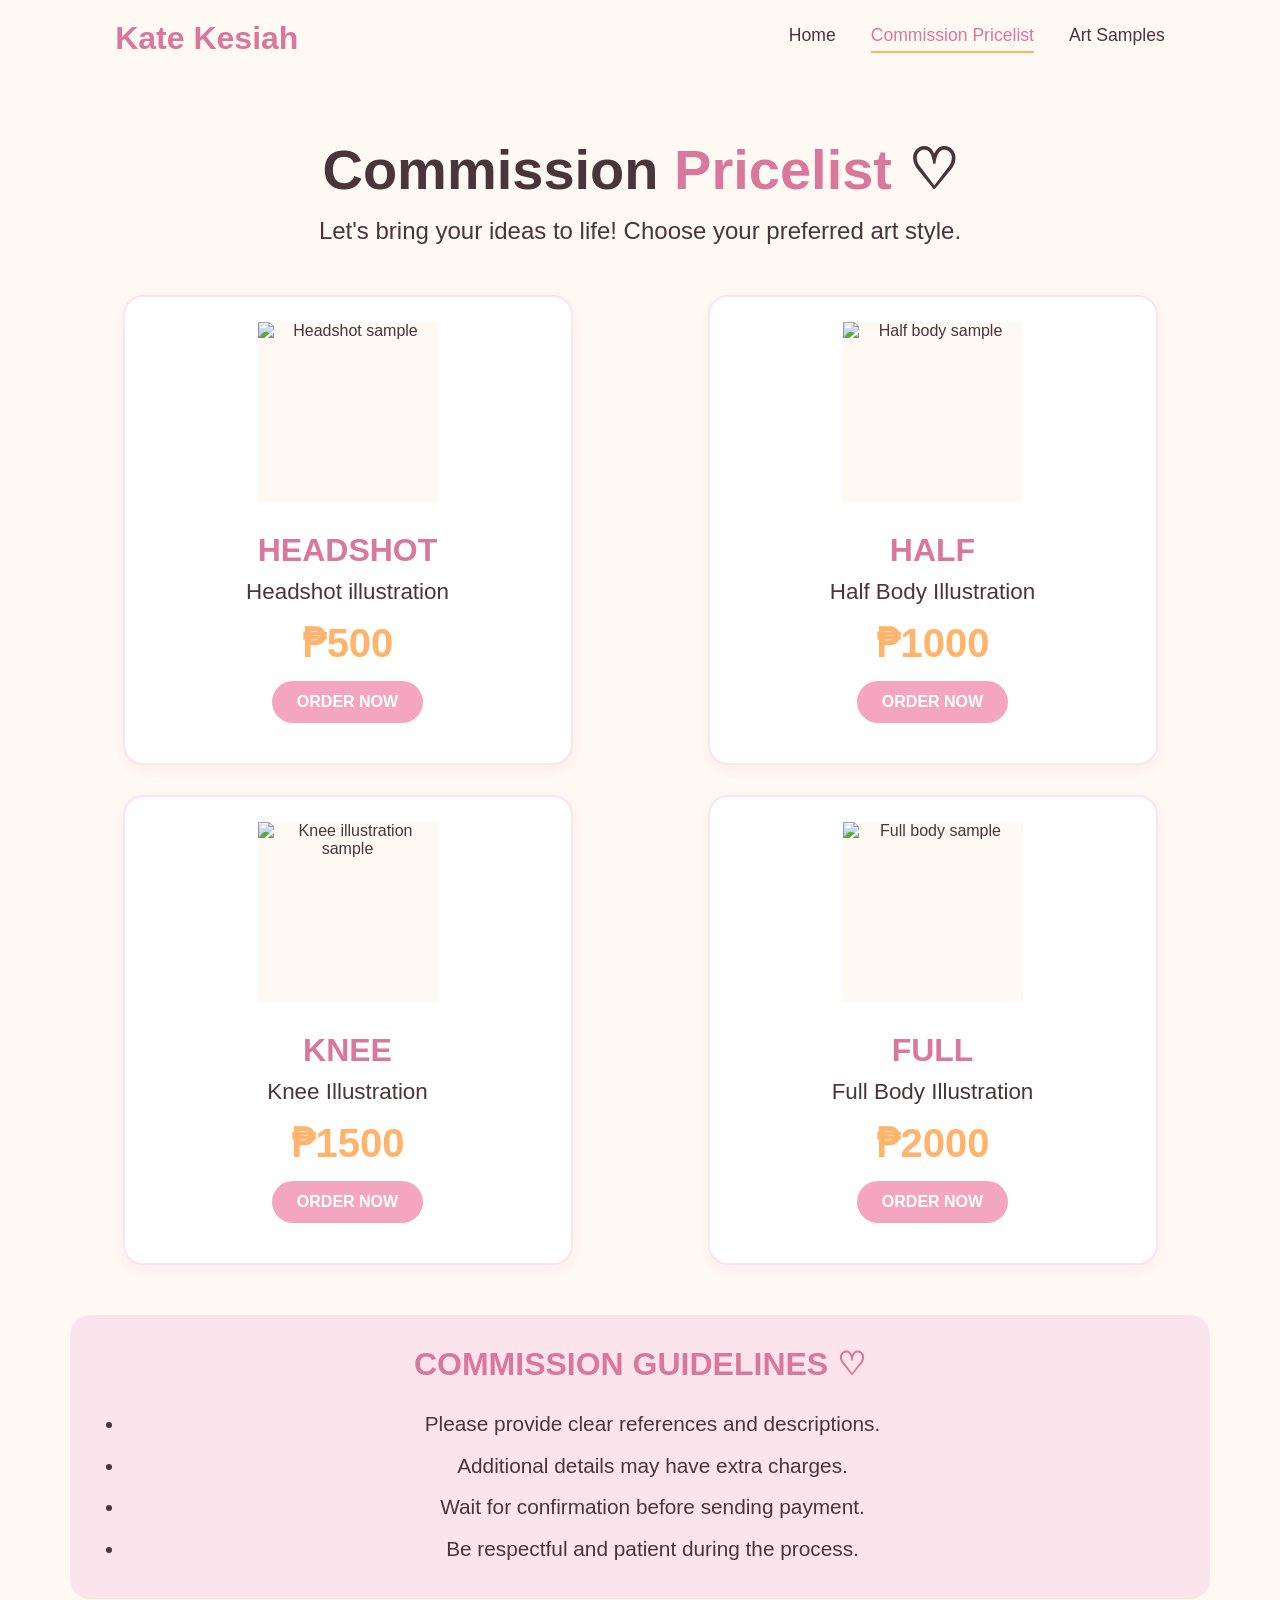
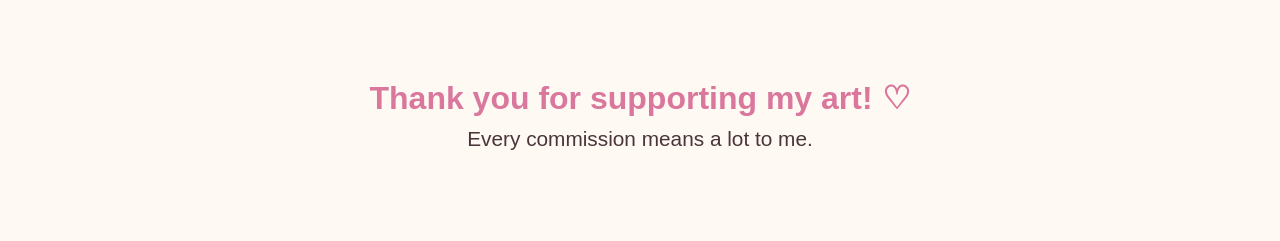
==== Price/Price.html @ 6fa24770 "Create Price.html" ====
<!DOCTYPE html>
<html lang="en">
<head>
    <meta charset="UTF-8">
    <meta name="viewport" content="width=device-width, initial-scale=1.0">

    <link rel="stylesheet" href="https://cdnjs.cloudflare.com/ajax/libs/font-awesome/6.5.2/css/all.min.css">
    
    <title>Commission Pricelist | Kate Kesiah</title>

<style>
    * {
        margin: 0;
        padding: 0;
        box-sizing: border-box;
        font-family: Arial, sans-serif;
    }

    body.page-body {
        background: #FFF9F4 !important;
        background-image: none !important;
        color: #49353A;
        min-height: 100vh;
    }

    /* HEADER */
    header {
        width: 100%;
        padding: 20px 9%;
        display: flex;
        justify-content: space-between;
        align-items: center;
        background: #FFF9F4;
        position: sticky;
        top: 0;
        z-index: 1000;
    }

    header .logo {
        font-size: 2rem;
        font-weight: bold;
        color: #D9789C;
        text-decoration: none;
    }

    header nav {
        display: flex;
        gap: 35px;
    }

    header nav a {
        color: #49353A;
        text-decoration: none;
        font-size: 1.1rem;
    }

    header nav a:hover,
    header nav a.active {
        color: #D9789C;
        border-bottom: 2px solid #FFB36B;
        padding-bottom: 5px;
    }

    #menu-icon {
        display: none;
        font-size: 2rem;
        color: #D9789C;
        cursor: pointer;
    }

    /* MAIN CONTAINER */
    .commission-page .page-container {
        width: 100%;
        max-width: 1200px;
        margin: auto;
        padding: 60px 30px;
    }

    /* HEADING */
    .commission-page .page-heading {
        text-align: center;
        margin-bottom: 50px;
    }

    .commission-page .page-heading h1 {
        font-size: 3.5rem;
        color: #49353A;
        margin-bottom: 15px;
    }

    .commission-page .page-heading h1 span {
        color: #D9789C;
    }

    .commission-page .page-heading p {
        font-size: 1.5rem;
    }

    /* COMMISSION GRID */
    .commission-page .commission-grid {
        display: grid;
        grid-template-columns: repeat(2, minmax(0, 1fr));
        gap: 30px;
        align-items: start;
    }

    /* PRICE CARDS */
    .commission-page .price-card {
        width: 100%;
        max-width: 450px;
        margin: auto;
        background: white;
        border: 2px solid #FCE4EC;
        border-radius: 20px;
        overflow: hidden;
        text-align: center;
        padding-bottom: 25px;
        box-shadow: 0 5px 15px rgba(244,166,193,0.15);
        transition: 0.3s;
    }

    .commission-page .price-card:hover {
        transform: translateY(-5px);
    }

    .commission-page .price-card img {
        width: 180px !important;
        height: 180px !important;
        max-width: 100% !important;
        object-fit: contain !important;
        display: block !important;
        margin: 25px auto 15px !important;
        padding: 0 !important;
        background: #FFF9F4;
    }

    /* PRICE INFORMATION */
    .commission-page .price-info {
        padding: 15px 20px;
    }

    .commission-page .price-info h2 {
        font-size: 2rem;
        color: #D9789C;
    }

    .commission-page .price-info p {
        font-size: 1.4rem;
        margin: 10px 0;
    }

    .commission-page .price-info h3 {
        font-size: 2.5rem;
        color: #FFB36B;
        margin: 15px 0;
    }

    .commission-page .price-info .btn {
        display: inline-block;
        padding: 12px 25px;
        background: #F4A6C1;
        color: white;
        border-radius: 30px;
        text-decoration: none;
        font-size: 1rem;
        font-weight: bold;
        transition: 0.3s;
    }

    .commission-page .price-info .btn:hover {
        background: #D9789C;
    }

    /* GUIDELINES */
    .commission-page .commission-guidelines {
        margin-top: 50px;
        padding: 30px;
        background: #FCE4EC;
        border-radius: 20px;
    }

    .commission-page .commission-guidelines h2 {
        font-size: 2rem;
        color: #D9789C;
        margin-bottom: 20px;
    }

    .commission-page .commission-guidelines ul {
        padding-left: 25px;
    }

    .commission-page .commission-guidelines li {
        font-size: 1.3rem;
        line-height: 2;
    }

    /* FOOTER */
    .commission-page .gallery-footer {
        margin-top: 50px;
        padding: 30px;
        text-align: center;
    }

    .commission-page .gallery-footer h2 {
        color: #D9789C;
        font-size: 2rem;
        margin-bottom: 10px;
    }

    .commission-page .gallery-footer p {
        font-size: 1.3rem;
    }

    /* TABLET */
    @media (max-width: 995px) {
        .commission-page .commission-grid {
            grid-template-columns: repeat(2, minmax(0, 1fr));
        }

        header {
            padding: 20px 5%;
        }
    }

    /* MOBILE */
    @media (max-width: 768px) {
        #menu-icon {
            display: block;
        }

        header nav {
            display: none;
            position: absolute;
            top: 100%;
            right: 5%;
            width: 220px;
            padding: 20px;
            background: white;
            border-radius: 15px;
            box-shadow: 0 5px 15px rgba(0,0,0,0.1);
            flex-direction: column;
            gap: 20px;
        }

        header nav.active {
            display: flex;
        }

        .commission-page .commission-grid {
            grid-template-columns: 1fr;
        }

        .commission-page .page-heading h1 {
            font-size: 2.5rem;
        }

        .commission-page .price-card img {
            width: 160px !important;
            height: 160px !important;
        }

        .commission-page .page-container {
            padding: 40px 20px;
        }
    }
</style>

</head>

<body class="page-body commission-page">
<center>
    <header>
        <a href="../index.html" class="logo">Kate Kesiah</a>

        <nav>
            <a href="../index.html">Home</a>
            <a href="price.html" class="active">Commission Pricelist</a>
            <a href="../samples/samples.html">Art Samples</a>
        </nav>

        <i class="fa-solid fa-bars" id="menu-icon"></i>
    </header>

    <main class="page-container">

        <div class="page-heading">
            <h1>Commission <span>Pricelist</span> ♡</h1>
            <p>Let's bring your ideas to life! Choose your preferred art style.</p>
        </div>

        <div class="commission-grid">

            <div class="price-card">
                <img src="head.jpg" alt="Headshot sample">

                <div class="price-info">
                    <h2>HEADSHOT</h2>
                    <p>Headshot illustration</p>
                    <h3>₱500</h3>
                    <a href="#" class="btn">ORDER NOW</a>
                </div>
            </div>

            <div class="price-card">
                <img src="half.jpg" alt="Half body sample">

                <div class="price-info">
                    <h2>HALF</h2>
                    <p>Half Body Illustration</p>
                    <h3>₱1000</h3>
                    <a href="#" class="btn">ORDER NOW</a>
                </div>
            </div>

            <div class="price-card">
                <img src="knee.jpg" alt="Knee illustration sample">

                <div class="price-info">
                    <h2>KNEE</h2>
                    <p>Knee Illustration</p>
                    <h3>₱1500</h3>
                    <a href="#" class="btn">ORDER NOW</a>
                </div>
            </div>

            <div class="price-card">
                <img src="full.jpg" alt="Full body sample">

                <div class="price-info">
                    <h2>FULL</h2>
                    <p>Full Body Illustration</p>
                    <h3>₱2000</h3>
                    <a href="#" class="btn">ORDER NOW</a>
                </div>
            </div>

        </div>

        <div class="commission-guidelines">

            <h2>COMMISSION GUIDELINES ♡</h2>

            <ul>
                <li>Please provide clear references and descriptions.</li>
                <li>Additional details may have extra charges.</li>
                <li>Wait for confirmation before sending payment.</li>
                <li>Be respectful and patient during the process.</li>
            </ul>

        </div>

        <div class="gallery-footer">
            <h2>Thank you for supporting my art! ♡</h2>
            <p>Every commission means a lot to me.</p>
        </div>

    </main>

    <script>
        const menuIcon = document.getElementById('menu-icon');
        const nav = document.querySelector('nav');

        menuIcon.addEventListener('click', () => {
            nav.classList.toggle('active');
            menuIcon.classList.toggle('fa-bars');
            menuIcon.classList.toggle('fa-xmark');
        });
    </script>
</center>
</body>
</html>
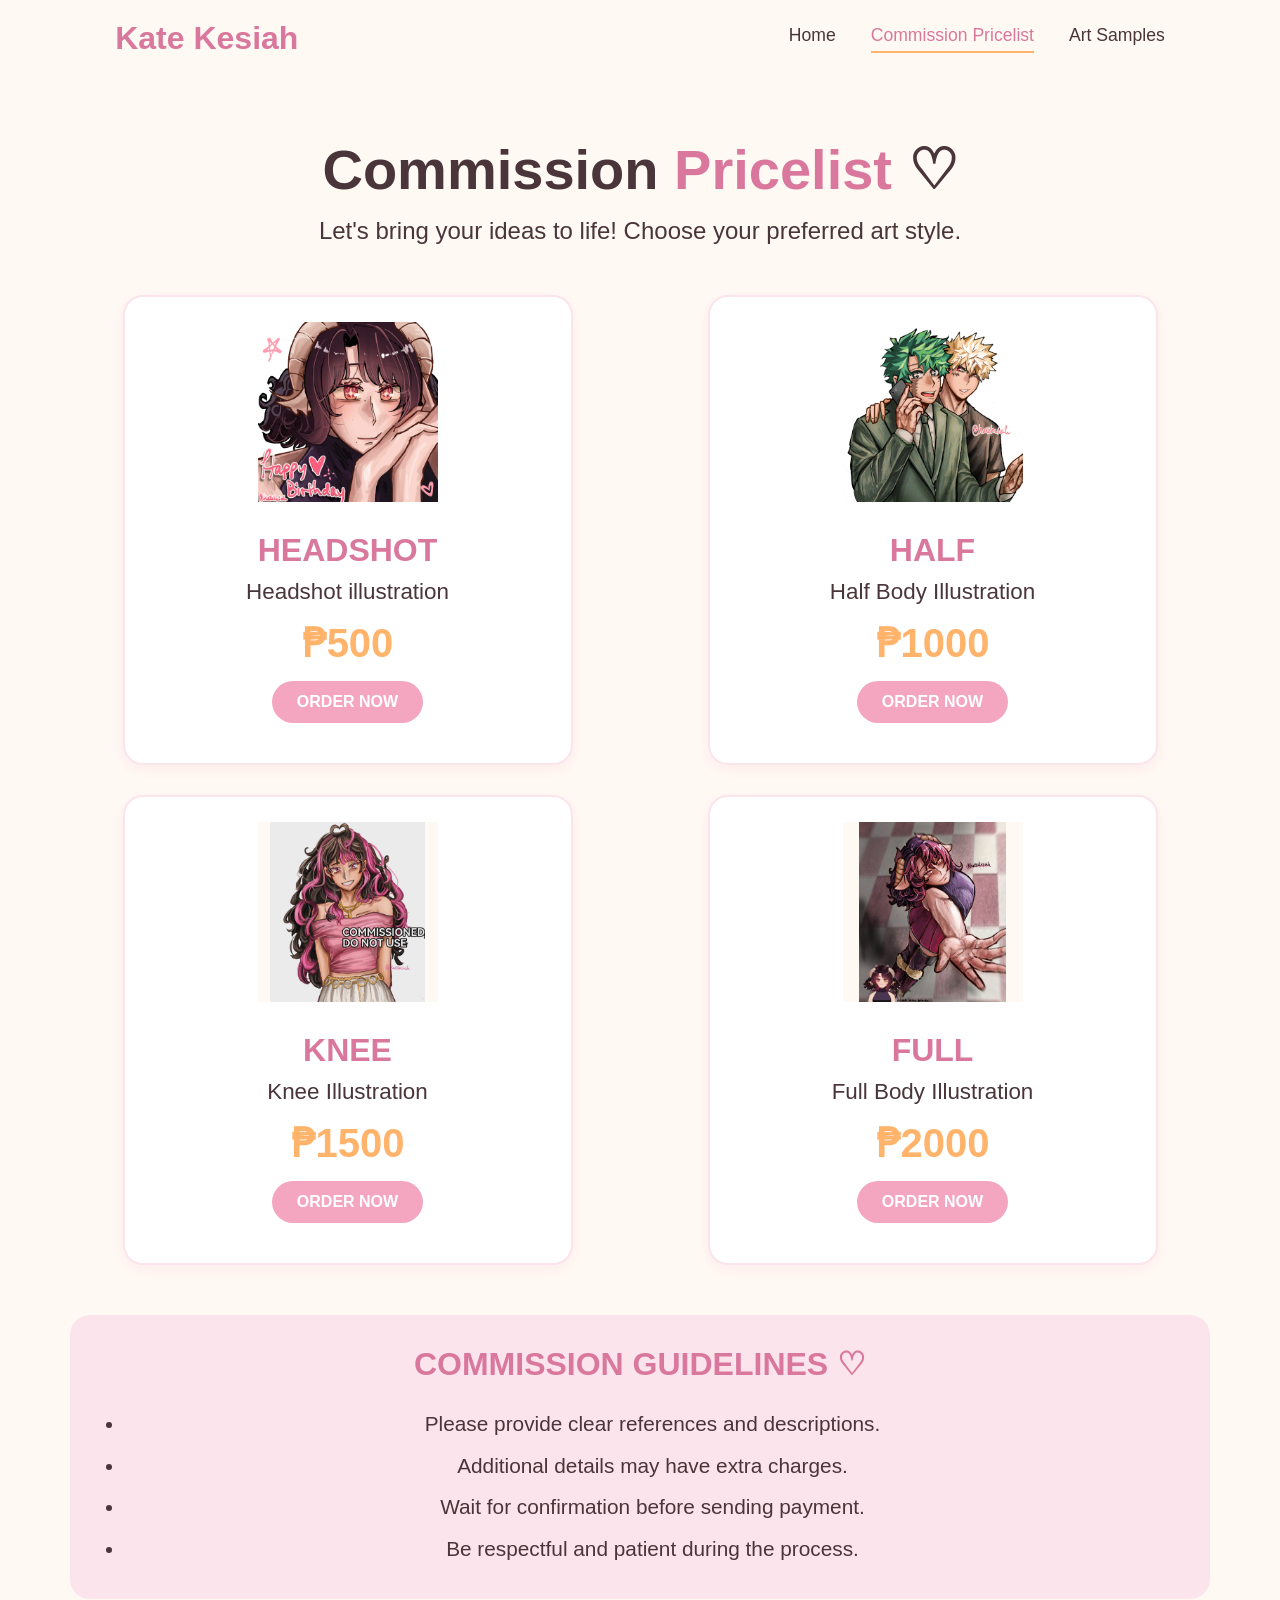
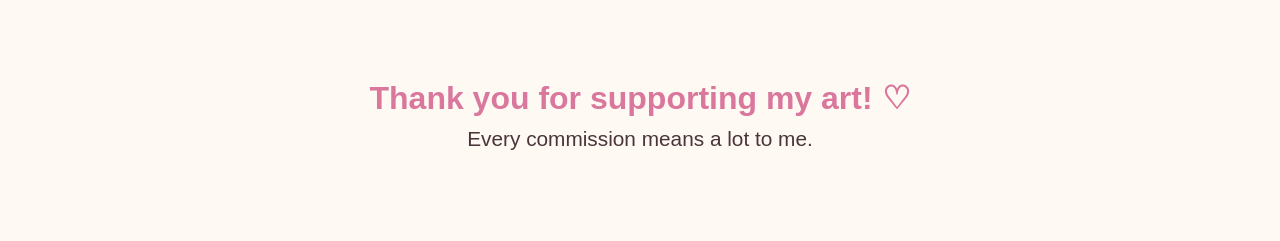
==== commit a6554deb: "Update links in Price.html for active class" ====
--- a/Price/Price.html
+++ b/Price/Price.html
@@ -274,8 +274,8 @@
 
         <nav>
             <a href="../index.html">Home</a>
-            <a href="price.html" class="active">Commission Pricelist</a>
-            <a href="../samples/samples.html">Art Samples</a>
+            <a href="Price.html" class="active">Commission Pricelist</a>
+            <a href="../Samples/samples.html">Art Samples</a>
         </nav>
 
         <i class="fa-solid fa-bars" id="menu-icon"></i>
